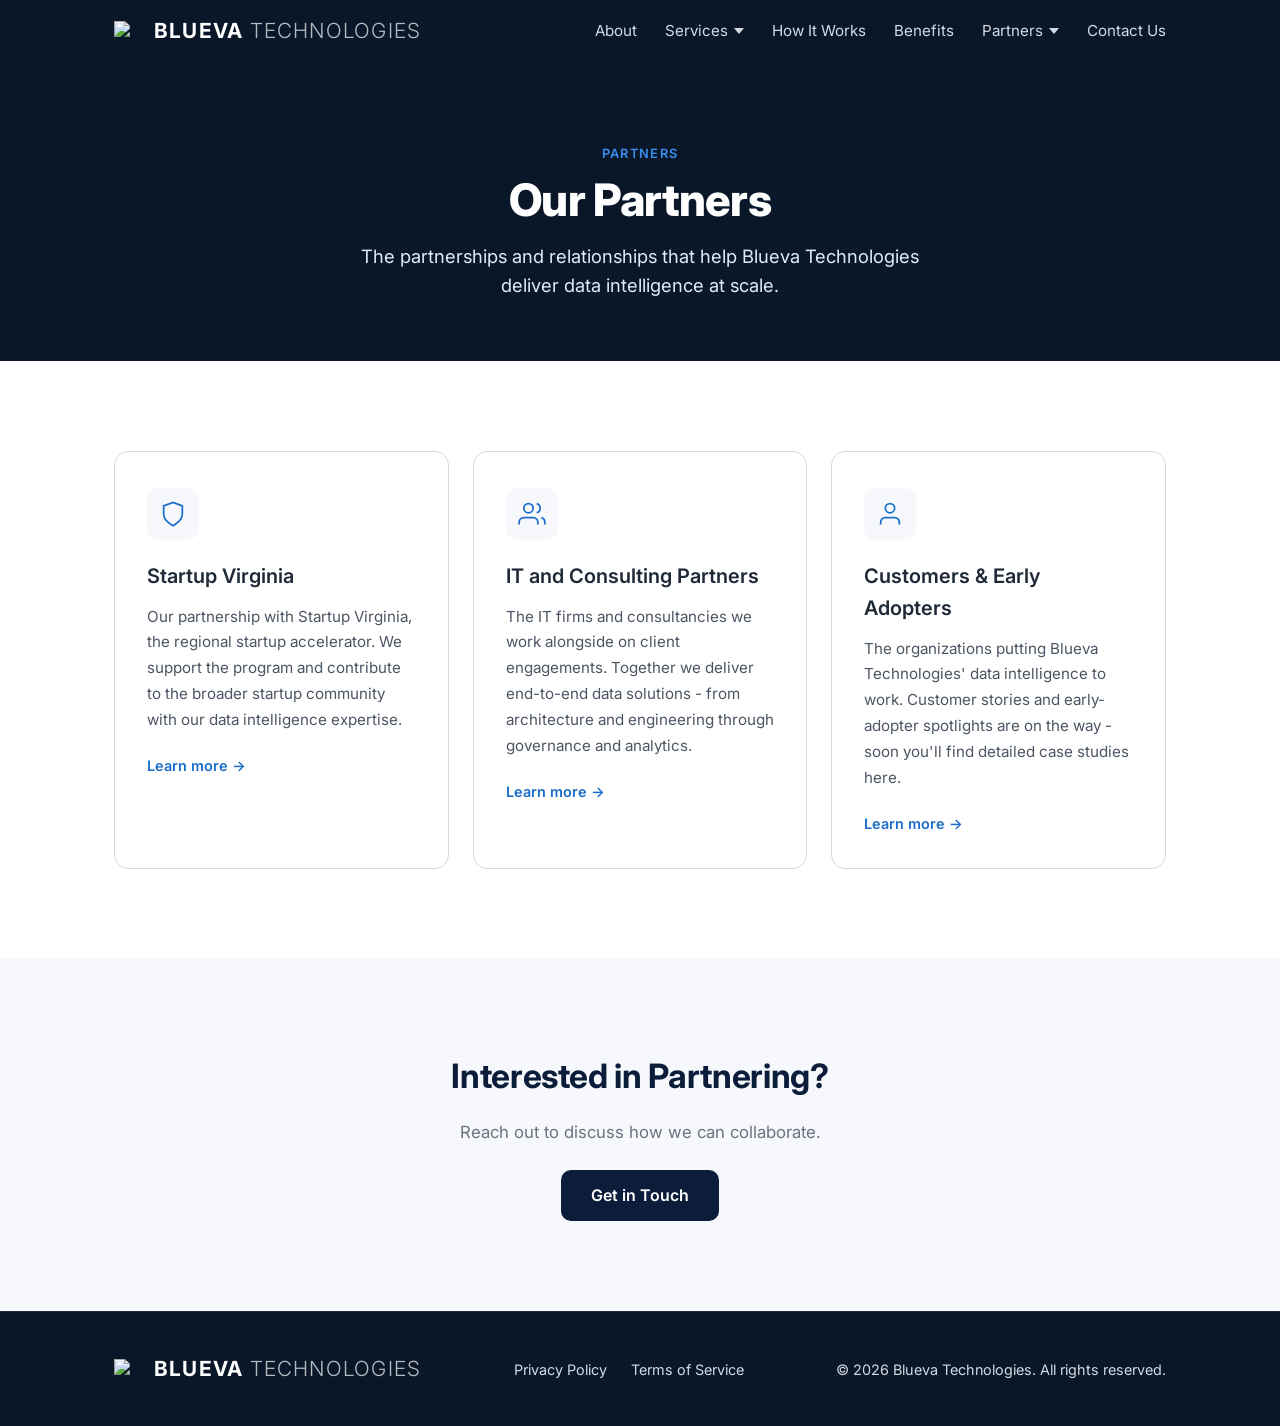
==== partners.html @ ba25b9e9 "Add files via upload Split services into dedicated pages, add Partners section, SEO/homepage polish" ====
<!DOCTYPE html>
<html lang="en">
<head>
  <meta charset="UTF-8">
  <meta name="viewport" content="width=device-width, initial-scale=1.0">
  <title>Partners - Blueva Technologies</title>
  <meta name="description" content="Blueva Technologies' partners: Startup Virginia, IT and consulting partners, and the customers and early adopters putting our data intelligence to work.">
  <link rel="canonical" href="https://bluevatech.com/partners.html">

  <meta property="og:type" content="website">
  <meta property="og:url" content="https://bluevatech.com/partners.html">
  <meta property="og:title" content="Partners - Blueva Technologies">
  <meta property="og:description" content="Blueva Technologies' partners across Startup Virginia, IT and consulting, and our customers and early adopters.">
  <meta property="og:image" content="https://bluevatech.com/og-image.png">
  <meta property="og:site_name" content="Blueva Technologies">

  <meta name="twitter:card" content="summary_large_image">
  <meta name="twitter:url" content="https://bluevatech.com/partners.html">
  <meta name="twitter:title" content="Partners - Blueva Technologies">
  <meta name="twitter:description" content="Blueva Technologies' partners across Startup Virginia, IT and consulting, and our customers and early adopters.">
  <meta name="twitter:image" content="https://bluevatech.com/og-image.png">

  <link rel="preconnect" href="https://fonts.googleapis.com">
  <link rel="preconnect" href="https://fonts.gstatic.com" crossorigin>
  <link href="https://fonts.googleapis.com/css2?family=Inter:wght@400;500;600;700;800&display=swap" rel="stylesheet">
  <link rel="stylesheet" href="styles.css">
  <link rel="stylesheet" href="services.css">
</head>
<body>

  <nav class="navbar">
    <div class="container nav-container">
      <a href="index.html" class="logo"><img src="logo/IMG_6508.PNG" alt="Blueva Technologies" class="logo-img" height="20" width="28"><span class="logo-text">Blueva<span class="logo-thin">Technologies</span></span></a>
      <ul class="nav-links">
        <li><a href="index.html">About</a></li>
        <li class="nav-dropdown">
          <a href="services.html">
            Services
            <svg class="nav-dropdown-arrow" width="10" height="6" viewBox="0 0 10 6"><path d="M0 0l5 6 5-6z"/></svg>
          </a>
          <ul class="nav-dropdown-menu">
            <li><a href="services/data-architecture.html">Data Architecture</a></li>
            <li><a href="services/data-warehousing.html">Data Warehousing</a></li>
            <li><a href="services/data-lakehouse.html">Data Lakehouse</a></li>
            <li><a href="services/migration.html">Migration</a></li>
            <li><a href="services/data-engineering.html">Data Engineering</a></li>
            <li><a href="services/data-governance.html">Data Governance</a></li>
            <li><a href="services/data-lineage.html">Data Lineage</a></li>
            <li><a href="services/integrations.html">Integrations</a></li>
          </ul>
        </li>
        <li><a href="index.html#how-it-works">How It Works</a></li>
        <li><a href="index.html#benefits">Benefits</a></li>
        <li class="nav-dropdown">
          <a href="partners.html">
            Partners
            <svg class="nav-dropdown-arrow" width="10" height="6" viewBox="0 0 10 6"><path d="M0 0l5 6 5-6z"/></svg>
          </a>
          <ul class="nav-dropdown-menu">
            <li><a href="partners/sva.html">Startup Virginia</a></li>
            <li><a href="partners/it-consulting.html">IT and Consulting Partners</a></li>
            <li><a href="partners/customers.html">Customers &amp; Early Adopters</a></li>
          </ul>
        </li>
        <li><a href="index.html#contact">Contact Us</a></li>
      </ul>
      <button class="mobile-toggle" aria-label="Toggle menu">&#9776;</button>
    </div>
  </nav>

  <header class="services-hero">
    <div class="container">
      <div class="section-label">Partners</div>
      <h1>Our Partners</h1>
      <p class="services-hero-sub">The partnerships and relationships that help Blueva Technologies deliver data intelligence at scale.</p>
    </div>
  </header>

  <section class="section services fade-section">
    <div class="container">
      <div class="cards cards-clickable">

        <div class="card">
          <div class="card-icon-wrap">
            <svg width="28" height="28" viewBox="0 0 24 24" fill="none" stroke="currentColor" stroke-width="1.5"><path d="M12 22s8-4 8-10V5l-8-3-8 3v7c0 6 8 10 8 10z"/></svg>
          </div>
          <h3>Startup Virginia</h3>
          <p>Our partnership with Startup Virginia, the regional startup accelerator. We support the program and contribute to the broader startup community with our data intelligence expertise.</p>
          <a href="partners/sva.html" class="card-link">Learn more &rarr;</a>
        </div>

        <div class="card">
          <div class="card-icon-wrap">
            <svg width="28" height="28" viewBox="0 0 24 24" fill="none" stroke="currentColor" stroke-width="1.5"><path d="M17 21v-2a4 4 0 0 0-4-4H5a4 4 0 0 0-4 4v2"/><circle cx="9" cy="7" r="4"/><path d="M23 21v-2a4 4 0 0 0-3-3.87"/><path d="M16 3.13a4 4 0 0 1 0 7.75"/></svg>
          </div>
          <h3>IT and Consulting Partners</h3>
          <p>The IT firms and consultancies we work alongside on client engagements. Together we deliver end-to-end data solutions - from architecture and engineering through governance and analytics.</p>
          <a href="partners/it-consulting.html" class="card-link">Learn more &rarr;</a>
        </div>

        <div class="card">
          <div class="card-icon-wrap">
            <svg width="28" height="28" viewBox="0 0 24 24" fill="none" stroke="currentColor" stroke-width="1.5"><path d="M20 21v-2a4 4 0 0 0-4-4H8a4 4 0 0 0-4 4v2"/><circle cx="12" cy="7" r="4"/></svg>
          </div>
          <h3>Customers &amp; Early Adopters</h3>
          <p>The organizations putting Blueva Technologies' data intelligence to work. Customer stories and early-adopter spotlights are on the way - soon you'll find detailed case studies here.</p>
          <a href="partners/customers.html" class="card-link">Learn more &rarr;</a>
        </div>

      </div>
    </div>
  </section>

  <section class="section services-cta fade-section">
    <div class="container" style="text-align:center;">
      <h2>Interested in Partnering?</h2>
      <p class="section-subtitle">Reach out to discuss how we can collaborate.</p>
      <a href="index.html#contact" class="btn btn-primary" style="margin-top:24px;">Get in Touch</a>
    </div>
  </section>

  <footer class="footer">
    <div class="container footer-content">
      <span class="logo"><img src="logo/IMG_6508.PNG" alt="Blueva Technologies" class="logo-img" height="20" width="28"><span class="logo-text">Blueva<span class="logo-thin">Technologies</span></span></span>
      <div class="footer-links">
        <a href="#">Privacy Policy</a>
        <a href="#">Terms of Service</a>
      </div>
      <p>&copy; 2026 Blueva Technologies. All rights reserved.</p>
    </div>
  </footer>

  <script>
    document.querySelector('.mobile-toggle').addEventListener('click', function () {
      document.querySelector('.nav-links').classList.toggle('open');
    });

    (function () {
      var sections = document.querySelectorAll('.fade-section');
      if (!('IntersectionObserver' in window)) {
        sections.forEach(function (s) { s.classList.add('is-visible'); });
        return;
      }
      var observer = new IntersectionObserver(function (entries) {
        entries.forEach(function (entry) {
          if (entry.isIntersecting) {
            entry.target.classList.add('is-visible');
            observer.unobserve(entry.target);
          }
        });
      }, { threshold: 0.01, rootMargin: '0px 0px 50px 0px' });
      sections.forEach(function (s) { observer.observe(s); });
      setTimeout(function () {
        sections.forEach(function (s) { s.classList.add('is-visible'); });
      }, 2000);
    })();
  </script>

</body>
</html>
---- styles.css ----
/* ---- Reset & Base ---- */
*, *::before, *::after { margin: 0; padding: 0; box-sizing: border-box; }

:root {
  --blue-900: #091729;
  --blue-800: #0b1d3a;
  --blue-700: #0f2d5e;
  --blue-500: #1a6dca;
  --blue-400: #3b8eed;
  --blue-100: #dfedfb;
  --gold: #0b1d3a;
  --gold-hover: #091729;
  --gold-light: rgba(26, 95, 180, 0.1);
  --white: #ffffff;
  --gray-50: #f6f8fb;
  --gray-100: #eef2f7;
  --gray-200: #d4dae3;
  --gray-500: #6b7280;
  --gray-600: #4b5563;
  --gray-700: #374151;
  --gray-800: #1f2937;
  --radius: 10px;
  --shadow-sm: 0 2px 8px rgba(0,0,0,0.04);
  --shadow-md: 0 8px 24px rgba(11,29,58,0.1);
  --shadow-lg: 0 16px 40px rgba(11,29,58,0.15);
}

html { scroll-behavior: auto; }
html:focus-within { scroll-behavior: smooth; }
section[id] { scroll-margin-top: 110px; }

body {
  font-family: 'Inter', -apple-system, BlinkMacSystemFont, "Segoe UI", Roboto, Helvetica, Arial, sans-serif;
  color: var(--gray-800);
  line-height: 1.6;
  background: var(--white);
  animation: page-fade-in 0.5s ease-out;
}

@keyframes page-fade-in {
  from { opacity: 0; }
  to { opacity: 1; }
}

.container { max-width: 1100px; margin: 0 auto; padding: 0 24px; }

/* ---- Typography ---- */
h1 {
  font-size: 3.2rem;
  line-height: 1.1;
  font-weight: 800;
  letter-spacing: -0.02em;
}
h2 {
  font-size: 2.1rem;
  font-weight: 700;
  margin-bottom: 16px;
  text-align: center;
  letter-spacing: -0.01em;
  color: var(--blue-800);
}
h3 {
  font-size: 1.2rem;
  font-weight: 600;
  margin-bottom: 8px;
  color: var(--gray-800);
}
p { color: var(--gray-600); }

/* ---- Buttons ---- */
.btn {
  display: inline-block;
  padding: 13px 30px;
  border-radius: var(--radius);
  font-weight: 600;
  font-size: 1rem;
  text-decoration: none;
  transition: background 0.2s, color 0.2s, box-shadow 0.25s, transform 0.2s;
  cursor: pointer;
  border: none;
}
.btn:hover {
  transform: translateY(-2px);
  box-shadow: 0 6px 20px rgba(0,0,0,0.15);
}
.btn-primary {
  background: var(--gold);
  color: var(--white);
}
.btn-primary:hover {
  background: var(--gold-hover);
  color: var(--white);
}
.btn-hero-primary {
  background: var(--white);
  color: var(--blue-900);
}
.btn-hero-primary:hover {
  background: rgba(255,255,255,0.85);
  color: var(--blue-900);
}
.btn-hero-primary:active {
  background: rgba(255,255,255,0.65);
  color: var(--blue-900);
}
.btn-outline {
  border: 2px solid var(--white);
  color: var(--white);
  background: transparent;
}
.btn-outline:hover { background: rgba(255,255,255,0.12); }
.btn-nav {
  padding: 8px 20px;
  font-size: 0.9rem;
  background: var(--gold);
  color: var(--white);
  border: none;
}
.btn-nav:hover { background: var(--gold-hover); }

/* ---- Navbar ---- */
.navbar {
  position: fixed; top: 0; left: 0; width: 100%;
  background: var(--blue-900);
  z-index: 100;
  padding: 14px 0;
}
.nav-container { display: flex; align-items: center; justify-content: space-between; }
.logo {
  font-size: 1.3rem;
  font-weight: 700;
  color: var(--white);
  text-decoration: none;
  display: flex;
  align-items: center;
  gap: 12px;
  letter-spacing: 0.06em;
  text-transform: uppercase;
}
.logo-img { height: 20px; max-height: 20px; width: auto; max-width: 30px; object-fit: contain; }
.logo-text {
  display: flex;
  align-items: baseline;
  gap: 6px;
}
.logo-thin {
  font-weight: 300;
  opacity: 0.7;
}
.nav-links { list-style: none; display: flex; gap: 28px; align-items: center; }
.nav-links a { color: var(--gray-200); text-decoration: none; font-size: 0.95rem; transition: color 0.2s; }
.nav-links a:hover { color: var(--white); }
.mobile-toggle { display: none; background: none; border: none; color: var(--white); font-size: 1.6rem; cursor: pointer; }

.nav-dropdown { position: relative; }
.nav-dropdown > a {
  display: inline-flex;
  align-items: center;
  gap: 6px;
}
.nav-dropdown-arrow { fill: currentColor; transition: transform 0.2s; }
.nav-dropdown:hover .nav-dropdown-arrow,
.nav-dropdown.open .nav-dropdown-arrow { transform: rotate(180deg); }
.nav-dropdown-menu {
  display: none;
  position: absolute;
  top: 100%;
  margin-top: 10px;
  left: 50%;
  transform: translateX(-50%);
  background: var(--blue-900);
  border: 1px solid var(--blue-700);
  border-radius: 10px;
  list-style: none;
  padding: 8px 0;
  min-width: 240px;
  box-shadow: 0 12px 32px rgba(0,0,0,0.25);
  z-index: 110;
}
.nav-dropdown-menu::before {
  content: '';
  position: absolute;
  top: -10px;
  left: 0;
  right: 0;
  height: 10px;
}
.nav-dropdown:hover .nav-dropdown-menu,
.nav-dropdown.open .nav-dropdown-menu { display: block; }
.nav-dropdown-menu li { padding: 0; }
.nav-dropdown-menu a {
  display: block;
  padding: 10px 18px;
  font-size: 0.92rem;
  white-space: nowrap;
}
.nav-dropdown-menu a:hover { background: var(--blue-800); color: var(--white); }

/* ---- Hero ---- */
.hero {
  position: relative;
  overflow: hidden;
  color: var(--white);
  min-height: 100vh;
  display: flex;
  align-items: center;
  justify-content: center;
  text-align: center;
  background: var(--blue-900);
  padding: 0;
}
.hero-video {
  position: absolute;
  top: 50%; left: 50%;
  min-width: 100%; min-height: 100%;
  transform: translate(-50%, -50%);
  object-fit: cover;
  z-index: 0;
  opacity: 0.45;
}
.hero-overlay {
  position: absolute;
  inset: 0;
  background: linear-gradient(180deg, rgba(9,23,41,0.8) 0%, rgba(11,29,58,0.7) 60%, rgba(15,45,94,0.6) 100%);
  z-index: 1;
}
.hero-content { position: relative; z-index: 3; }
.hero-sub {
  max-width: 680px;
  margin: 20px auto 12px;
  font-size: 1.2rem;
  color: var(--blue-100);
}
.hero-trust-line {
  color: rgba(255,255,255,0.55);
  font-size: 0.95rem;
  letter-spacing: 0.03em;
  text-transform: uppercase;
  margin-bottom: 36px;
}
.hero-actions { display: flex; gap: 16px; justify-content: center; flex-wrap: wrap; }

/* ---- Trust Strip ---- */
.trust-strip {
  position: absolute;
  bottom: 0;
  left: 0;
  right: 0;
  z-index: 3;
  background: rgba(255,255,255,0.95);
  border-top: 1px solid var(--gray-200);
  padding: 16px 0;
}
.trust-strip-inner {
  display: flex;
  align-items: center;
  justify-content: center;
  gap: 32px;
  flex-wrap: wrap;
}
.trust-strip-label {
  font-size: 0.85rem;
  font-weight: 600;
  color: var(--gray-500);
  text-transform: uppercase;
  letter-spacing: 0.06em;
}
.trust-badges {
  display: flex;
  gap: 24px;
  flex-wrap: wrap;
  align-items: center;
}
.trust-badge {
  display: inline-flex;
  align-items: center;
  gap: 8px;
  font-size: 0.85rem;
  font-weight: 500;
  color: var(--gray-600);
}
.trust-badge svg { color: var(--blue-500); flex-shrink: 0; }

/* ---- Sections ---- */
.section { padding: 90px 0; }
.section:nth-child(even) { background: var(--gray-50); }

.about-inner {
  max-width: 720px;
  margin: 0 auto;
  text-align: center;
}
.about-label {
  display: inline-block;
  font-size: 0.8rem;
  font-weight: 600;
  text-transform: uppercase;
  letter-spacing: 0.1em;
  color: var(--blue-500);
  margin-bottom: 12px;
}
.about h2 {
  font-size: 2.4rem;
  margin-bottom: 0;
}
.about-divider {
  width: 48px;
  height: 3px;
  background: var(--blue-500);
  border-radius: 2px;
  margin: 24px auto;
}
.about p {
  font-size: 1.1rem;
  line-height: 1.75;
  color: var(--gray-600);
  margin-bottom: 12px;
}
.about p:last-of-type {
  margin-bottom: 0;
}
.about-stats {
  display: flex;
  justify-content: center;
  gap: 48px;
  margin-top: 40px;
  padding-top: 32px;
  border-top: 1px solid var(--gray-200);
}
.about-stat {
  display: flex;
  flex-direction: column;
  align-items: center;
  gap: 4px;
}
.about-stat-number {
  font-size: 1.6rem;
  font-weight: 800;
  color: var(--blue-800);
  letter-spacing: -0.02em;
}
.about-stat-label {
  font-size: 0.85rem;
  color: var(--gray-500);
  font-weight: 500;
}
@media (max-width: 768px) {
  .about-stats {
    gap: 24px;
    flex-wrap: wrap;
  }
  .about h2 {
    font-size: 1.8rem;
  }
}

/* ---- Scroll Fade Animation ---- */
.fade-section {
  opacity: 0;
  transform: translateY(32px);
  transition: opacity 0.7s ease-out, transform 0.7s ease-out;
}
.fade-section.is-visible {
  opacity: 1;
  transform: translateY(0);
}

/* ---- Section Headers ---- */
.section-header {
  text-align: center;
  margin-bottom: 48px;
}
.section-label {
  display: inline-block;
  font-size: 0.8rem;
  font-weight: 600;
  text-transform: uppercase;
  letter-spacing: 0.1em;
  color: var(--blue-500);
  margin-bottom: 12px;
}
.section-subtitle {
  max-width: 480px;
  margin: 8px auto 0;
  font-size: 1.05rem;
  color: var(--gray-500);
}

/* ---- Cards (Services) ---- */
.cards {
  display: grid;
  grid-template-columns: repeat(auto-fit, minmax(280px, 1fr));
  gap: 24px;
}
.card {
  background: var(--white);
  border: 1px solid var(--gray-200);
  border-radius: 14px;
  padding: 36px 32px 32px;
  text-align: left;
  transition: box-shadow 0.3s, transform 0.3s, border-color 0.3s;
  position: relative;
}
.card:hover {
  box-shadow: var(--shadow-lg);
  transform: translateY(-4px);
  border-color: var(--blue-400);
}
.card-featured {
  background: var(--blue-900);
  border-color: var(--blue-700);
}
.card-featured h3 { color: var(--white); }
.card-featured p { color: rgba(255,255,255,0.65); }
.card-featured .card-number { color: rgba(255,255,255,0.15); }
.card-featured .card-icon-wrap {
  background: rgba(255,255,255,0.1);
}
.card-featured .card-icon-wrap svg { stroke: var(--blue-400); }
.card-featured .card-link { color: var(--blue-400); }
.card-featured:hover { border-color: var(--blue-400); }
.card-icon-wrap {
  display: inline-flex;
  align-items: center;
  justify-content: center;
  width: 52px;
  height: 52px;
  border-radius: 12px;
  background: var(--gray-50);
  margin-bottom: 20px;
}
.card-icon-wrap svg { stroke: var(--blue-500); }
.card-number {
  font-size: 2.4rem;
  font-weight: 800;
  color: var(--gray-200);
  line-height: 1;
  margin-bottom: 12px;
  letter-spacing: -0.03em;
}
.card h3 {
  margin-bottom: 12px;
  font-size: 1.25rem;
}
.card p {
  font-size: 0.95rem;
  line-height: 1.7;
  margin-bottom: 20px;
}
.card-link {
  font-size: 0.9rem;
  font-weight: 600;
  color: var(--blue-500);
  text-decoration: none;
  transition: color 0.2s;
}
.card-link:hover { color: var(--blue-400); }
.cards-clickable .card-link::after,
.cards-clickable .partner-logo-link::after {
  content: '';
  position: absolute;
  inset: 0;
}

.partner-card { text-align: left; }
.partner-logo-link {
  display: inline-block;
  text-decoration: none;
  margin-bottom: 20px;
}
.partner-logo-frame {
  display: inline-flex;
  align-items: center;
  justify-content: center;
  padding: 10px 14px;
  background: var(--blue-900);
  border: 1px solid var(--blue-700);
  border-radius: 10px;
  box-shadow: 0 2px 8px rgba(0,0,0,0.08);
}
.partner-logo-img {
  display: block;
  max-width: 72px;
  height: auto;
}

.partner-card-horizontal {
  display: flex;
  align-items: flex-start;
  gap: 24px;
}
.partner-card-horizontal .partner-logo-link {
  flex-shrink: 0;
  margin-bottom: 0;
}
.partner-card-horizontal .partner-content {
  flex: 1;
  min-width: 0;
}

@media (max-width: 520px) {
  .partner-card-horizontal { flex-direction: column; }
}
.partner-logo-text {
  font-size: 2.2rem;
  font-weight: 800;
  letter-spacing: 0.08em;
  color: var(--blue-900);
}
.partner-tagline {
  font-size: 0.78rem;
  color: var(--gray-600);
  letter-spacing: 0.12em;
  text-transform: uppercase;
  margin-bottom: 14px;
  font-weight: 600;
  margin-top: -6px;
}
.partner-card h3 {
  margin-bottom: 6px;
}

.supported-by-eyebrow {
  font-size: 0.85rem;
  color: var(--gray-600);
  letter-spacing: 0.18em;
  text-transform: uppercase;
  font-weight: 600;
  margin-bottom: 28px;
}
.supported-by-logo-link {
  display: inline-block;
  text-decoration: none;
}
.supported-by-logo {
  display: block;
  max-width: 280px;
  height: auto;
  margin: 0 auto;
}
.supported-by-cta {
  display: inline-flex;
  align-items: center;
  gap: 6px;
  margin-top: 20px;
  padding: 10px 20px;
  background: var(--blue-500);
  color: var(--white);
  border-radius: 999px;
  font-size: 0.92rem;
  font-weight: 600;
  letter-spacing: 0.02em;
  transition: background 0.2s, transform 0.2s;
}
.supported-by-logo-link:hover .supported-by-cta {
  background: var(--blue-700);
  transform: translateY(-1px);
}

/* ---- Process Steps (How It Works) ---- */
.process-steps {
  display: flex;
  flex-direction: column;
  gap: 0;
  max-width: 560px;
  margin: 0 auto;
}
.process-step {
  display: flex;
  align-items: flex-start;
  gap: 24px;
  position: relative;
}
.process-icon {
  display: flex;
  align-items: center;
  justify-content: center;
  width: 48px;
  height: 48px;
  min-width: 48px;
  border-radius: 50%;
  background: var(--blue-900);
  position: relative;
  z-index: 1;
}
.process-icon svg {
  stroke: var(--white);
}
.process-connector {
  position: absolute;
  left: 23px;
  top: 48px;
  width: 2px;
  height: calc(100% - 48px);
  background: var(--gray-200);
  z-index: 0;
}
.process-text {
  padding: 8px 0 40px;
}
.process-step:last-child .process-text {
  padding-bottom: 0;
}
.process-text h3 {
  font-size: 1.15rem;
  margin-bottom: 6px;
}
.process-text p {
  font-size: 0.95rem;
  line-height: 1.7;
  color: var(--gray-600);
}
@media (max-width: 768px) {
  .process-step { gap: 16px; }
  .process-connector { left: 23px; }
}

/* ---- Benefits ---- */
.benefits {
  background: linear-gradient(180deg, var(--gray-50) 0%, var(--white) 100%) !important;
  position: relative;
}
.benefits::before {
  content: '';
  position: absolute;
  inset: 0;
  background: radial-gradient(ellipse at 50% 0%, rgba(26,109,202,0.04), transparent 70%);
  pointer-events: none;
}
.benefits-grid {
  display: grid;
  grid-template-columns: repeat(auto-fit, minmax(240px, 1fr));
  gap: 28px;
  margin-top: 40px;
  position: relative;
}
.benefit {
  background: var(--white);
  border: 1px solid var(--gray-200);
  padding: 32px 28px;
  border-radius: 12px;
  box-shadow: var(--shadow-sm);
  text-align: center;
  transition: box-shadow 0.3s, transform 0.3s;
}
.benefit:hover {
  box-shadow: var(--shadow-md);
  transform: translateY(-4px);
}
.benefit-icon {
  display: inline-flex;
  align-items: center;
  justify-content: center;
  width: 56px;
  height: 56px;
  border-radius: 14px;
  background: var(--gold-light);
  margin-bottom: 16px;
}
.benefit-icon svg {
  color: var(--gold);
  stroke: var(--gold);
}
.benefit h3 {
  margin-bottom: 8px;
}
.benefit p {
  font-size: 0.95rem;
}

/* ---- Contact ---- */
.contact-layout {
  display: grid;
  grid-template-columns: 1fr 1fr;
  gap: 64px;
  align-items: start;
}
.contact-info h2 {
  text-align: left;
  font-size: 2.2rem;
  margin-bottom: 16px;
}
.contact-info > p {
  font-size: 1.05rem;
  line-height: 1.7;
  margin-bottom: 32px;
}
.contact-details {
  display: flex;
  flex-direction: column;
  gap: 16px;
}
.contact-detail {
  display: flex;
  align-items: center;
  gap: 12px;
  color: var(--gray-600);
  font-size: 0.95rem;
}
.contact-detail svg {
  stroke: var(--blue-500);
  flex-shrink: 0;
}
.contact-form {
  display: flex;
  flex-direction: column;
  gap: 14px;
  background: var(--white);
  border: 1px solid var(--gray-200);
  border-radius: 14px;
  padding: 32px;
  box-shadow: var(--shadow-md);
}
.contact-form input,
.contact-form textarea {
  width: 100%;
  padding: 13px 16px;
  border: 1px solid var(--gray-200);
  border-radius: var(--radius);
  font-size: 1rem;
  font-family: inherit;
  transition: border 0.2s, box-shadow 0.2s;
  background: var(--gray-50);
}
.contact-form input:focus,
.contact-form textarea:focus {
  outline: none;
  border-color: var(--blue-500);
  box-shadow: 0 0 0 3px rgba(26,109,202,0.15);
  background: var(--white);
}
.btn-submit {
  background: var(--gold) !important;
  color: var(--white) !important;
  width: 100%;
  text-align: center;
}
.btn-submit:hover {
  background: var(--gold-hover) !important;
}
@media (max-width: 768px) {
  .contact-layout {
    grid-template-columns: 1fr;
    gap: 32px;
  }
  .contact-info h2 { text-align: center; }
  .contact-info > p { text-align: center; }
  .contact-details { align-items: center; }
}

/* ---- Footer ---- */
.footer {
  background: var(--blue-900);
  color: var(--gray-200);
  padding: 40px 0;
  border-top: 1px solid rgba(255,255,255,0.08);
}
.footer-content {
  display: flex;
  align-items: center;
  justify-content: space-between;
  flex-wrap: wrap;
  gap: 16px;
}
.footer p { color: var(--gray-200); font-size: 0.9rem; }
.footer-links {
  display: flex;
  gap: 24px;
}
.footer-links a {
  color: var(--gray-200);
  text-decoration: none;
  font-size: 0.9rem;
  transition: color 0.2s;
}
.footer-links a:hover { color: var(--white); }

/* ---- Responsive ---- */
@media (max-width: 768px) {
  h1 { font-size: 2.2rem; }
  .nav-links {
    display: none;
    flex-direction: column;
    position: absolute;
    top: 56px; left: 0; width: 100%;
    background: var(--blue-900);
    padding: 16px 24px;
    gap: 16px;
  }
  .nav-links.open { display: flex; }
  .mobile-toggle { display: block; }
  .nav-dropdown { width: 100%; }
  .nav-dropdown > a { width: 100%; justify-content: space-between; }
  .nav-dropdown-menu {
    position: static;
    display: none;
    transform: none;
    background: transparent;
    border: none;
    box-shadow: none;
    padding: 8px 0 0 16px;
    min-width: 0;
  }
  .nav-dropdown:hover .nav-dropdown-menu { display: none; }
  .nav-dropdown.open .nav-dropdown-menu { display: block; }
  .form-row { flex-direction: column; }
  .hero { min-height: 100vh; }
  .trust-strip-inner {
    flex-direction: column;
    gap: 12px;
  }
  .trust-badges {
    justify-content: center;
    gap: 16px;
  }
  .footer-content {
    flex-direction: column;
    text-align: center;
  }
  .footer-links {
    justify-content: center;
  }
}
---- services.css ----
/* ---- Services Page ---- */

.services-hero {
  background: var(--blue-900);
  color: var(--white);
  padding: 140px 0 60px;
  text-align: center;
}
.services-hero h1 {
  font-size: 2.8rem;
  margin-bottom: 16px;
}
.services-hero .section-label {
  color: var(--blue-400);
}
.services-hero-sub {
  max-width: 600px;
  margin: 0 auto;
  font-size: 1.15rem;
  color: var(--blue-100);
}

.nav-active {
  color: var(--white) !important;
  font-weight: 600;
}

/* ---- Service Blocks ---- */
.services-section {
  padding: 80px 0;
}

.service-block {
  margin-bottom: 56px;
}
.service-block:last-child {
  margin-bottom: 0;
}

.service-header {
  display: flex;
  align-items: center;
  gap: 16px;
  margin-bottom: 24px;
  padding-bottom: 16px;
  border-bottom: 2px solid var(--gray-200);
}

.service-title {
  text-align: left;
  font-size: 1.6rem;
  margin-bottom: 0;
  color: var(--blue-800);
}

.service-icon-wrap {
  display: inline-flex;
  align-items: center;
  justify-content: center;
  width: 48px;
  height: 48px;
  min-width: 48px;
  border-radius: 12px;
  background: var(--blue-900);
}
.service-icon-wrap svg {
  stroke: var(--white);
}

.service-items {
  display: grid;
  grid-template-columns: repeat(auto-fit, minmax(260px, 1fr));
  gap: 20px;
}

.service-item {
  background: var(--white);
  border: 1px solid var(--gray-200);
  border-radius: 12px;
  padding: 28px 24px;
  transition: box-shadow 0.3s, transform 0.3s, border-color 0.3s;
}
.service-item:hover {
  box-shadow: var(--shadow-md);
  transform: translateY(-3px);
  border-color: var(--blue-400);
}
.service-item h3 {
  font-size: 1.1rem;
  margin-bottom: 8px;
  color: var(--gray-800);
}
.service-item p {
  font-size: 0.93rem;
  line-height: 1.7;
  color: var(--gray-600);
  margin: 0;
}

/* ---- Service Block Intro ---- */
.service-block-intro {
  font-size: 1rem;
  line-height: 1.7;
  color: var(--gray-600);
  margin-bottom: 20px;
}
.service-block-intro .card-link {
  font-weight: 600;
}

/* ---- CTA Section ---- */
.services-cta {
  background: var(--gray-50);
}

/* ---- Responsive ---- */
@media (max-width: 768px) {
  .services-hero {
    padding: 120px 0 48px;
  }
  .services-hero h1 {
    font-size: 2rem;
  }
  .service-header {
    flex-direction: column;
    align-items: flex-start;
    gap: 12px;
  }
  .service-title {
    font-size: 1.35rem;
  }
  .service-items {
    grid-template-columns: 1fr;
  }
}
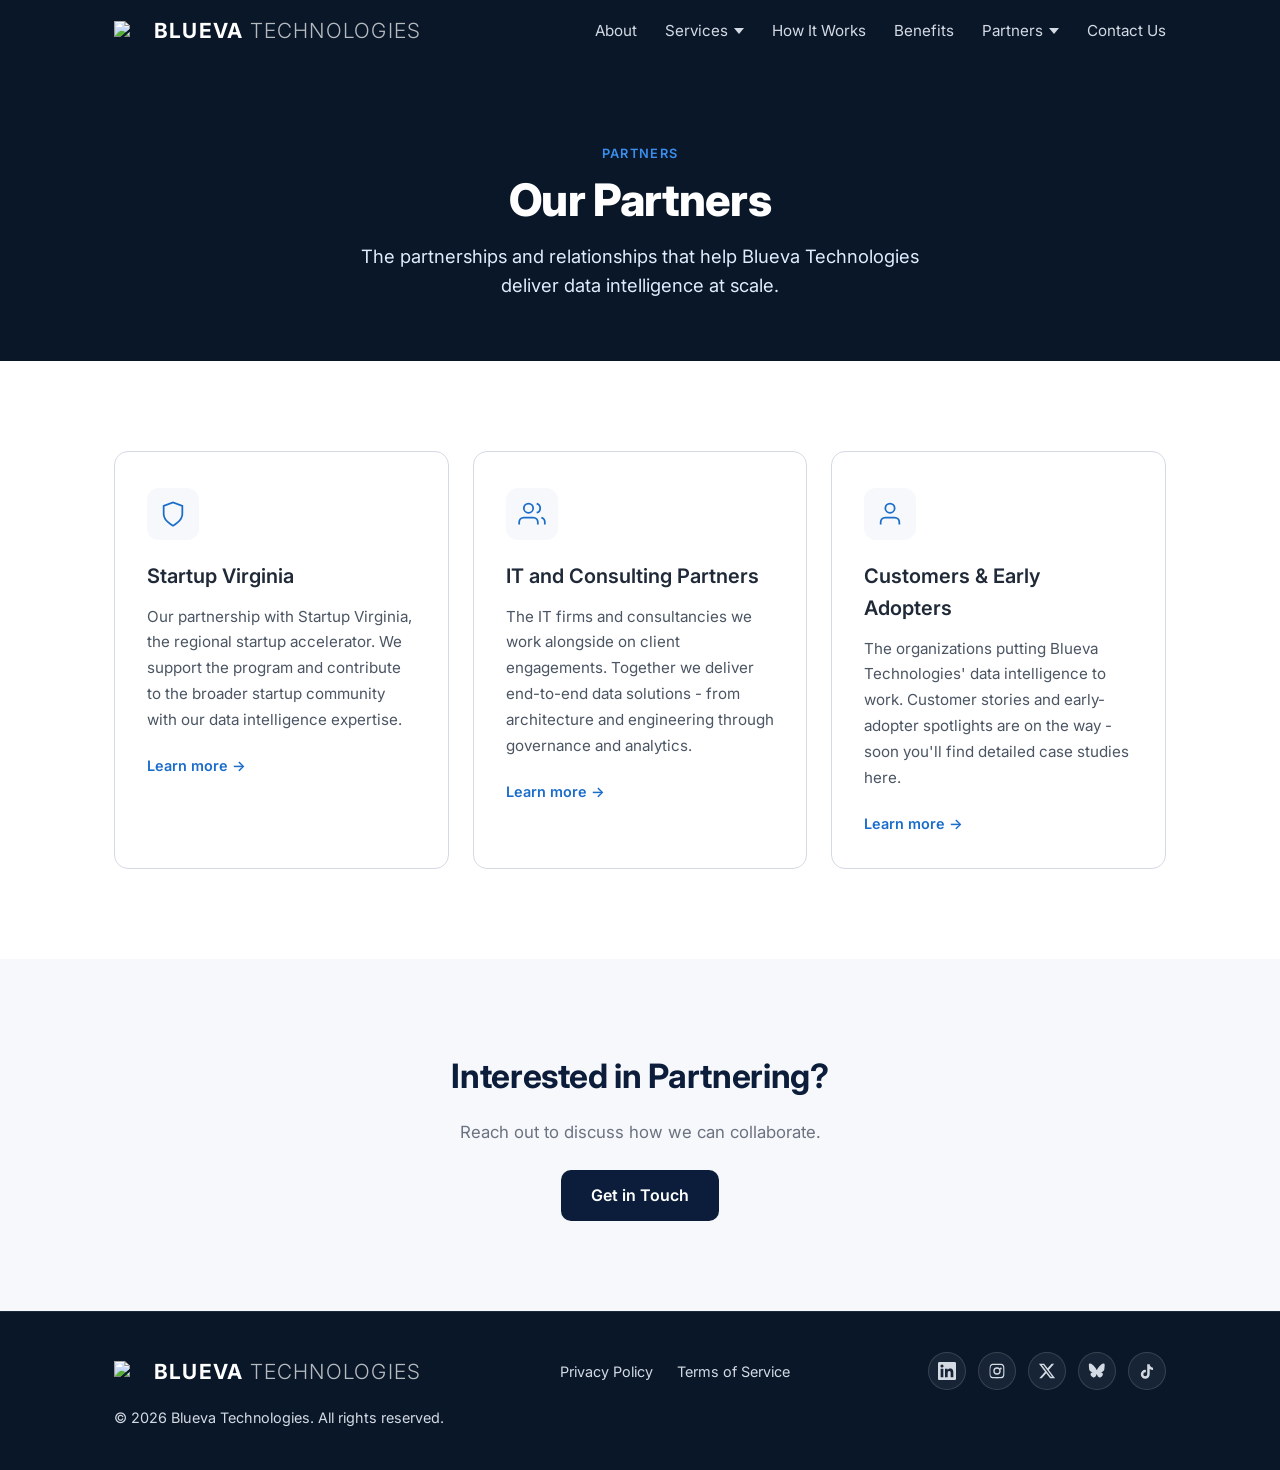
==== commit 7e89f8c9: "Add socials to footer and contact-us section - A row of 5 clickable icons — LinkedIn, Instagram, X, " ====
--- a/partners.html
+++ b/partners.html
@@ -126,6 +126,13 @@
         <a href="#">Privacy Policy</a>
         <a href="#">Terms of Service</a>
       </div>
+      <div class="social-links footer-socials" aria-label="Blueva Technologies on social media">
+        <a href="https://www.linkedin.com/company/blueva-technologies/" target="_blank" rel="noopener" aria-label="LinkedIn"><svg viewBox="0 0 24 24" fill="currentColor" aria-hidden="true"><path d="M20.45 20.45h-3.56v-5.57c0-1.33-.02-3.04-1.85-3.04-1.85 0-2.14 1.45-2.14 2.94v5.67H9.34V9h3.42v1.56h.05c.48-.9 1.64-1.85 3.37-1.85 3.6 0 4.27 2.37 4.27 5.46v6.28zM5.34 7.43a2.07 2.07 0 1 1 0-4.14 2.07 2.07 0 0 1 0 4.14zM7.12 20.45H3.55V9h3.57v11.45zM22.22 0H1.77C.79 0 0 .77 0 1.73v20.54C0 23.23.79 24 1.77 24h20.45c.98 0 1.78-.77 1.78-1.73V1.73C24 .77 23.2 0 22.22 0z"/></svg></a>
+        <a href="https://www.instagram.com/bluevatech/" target="_blank" rel="noopener" aria-label="Instagram"><svg viewBox="0 0 24 24" fill="currentColor" aria-hidden="true"><path d="M12 2.2c3.2 0 3.58.01 4.85.07 1.17.05 1.8.25 2.23.41.56.22.96.48 1.38.9.42.42.68.82.9 1.38.16.43.36 1.06.41 2.23.06 1.27.07 1.65.07 4.85s-.01 3.58-.07 4.85c-.05 1.17-.25 1.8-.41 2.23-.22.56-.48.96-.9 1.38-.42.42-.82.68-1.38.9-.43.16-1.06.36-2.23.41-1.27.06-1.65.07-4.85.07s-3.58-.01-4.85-.07c-1.17-.05-1.8-.25-2.23-.41a3.7 3.7 0 0 1-1.38-.9 3.7 3.7 0 0 1-.9-1.38c-.16-.43-.36-1.06-.41-2.23-.06-1.27-.07-1.65-.07-4.85s.01-3.58.07-4.85c.05-1.17.25-1.8.41-2.23.22-.56.48-.96.9-1.38.42-.42.82-.68 1.38-.9.43-.16 1.06-.36 2.23-.41C8.42 2.21 8.8 2.2 12 2.2zm0 1.8c-3.15 0-3.5.01-4.74.07-.9.04-1.38.19-1.7.32-.43.16-.74.36-1.06.68-.32.32-.52.63-.68 1.06-.13.32-.28.8-.32 1.7C3.21 9.05 3.2 9.4 3.2 12s.01 2.95.07 4.19c.04.9.19 1.38.32 1.7.16.43.36.74.68 1.06.32.32.63.52 1.06.68.32.13.8.28 1.7.32 1.24.06 1.59.07 4.74.07s3.5-.01 4.74-.07c.9-.04 1.38-.19 1.7-.32.43-.16.74-.36 1.06-.68.32-.32.52-.63.68-1.06.13-.32.28-.8.32-1.7.06-1.24.07-1.59.07-4.19s-.01-2.95-.07-4.19c-.04-.9-.19-1.38-.32-1.7a2.85 2.85 0 0 0-.68-1.06 2.85 2.85 0 0 0-1.06-.68c-.32-.13-.8-.28-1.7-.32C15.5 4.01 15.15 4 12 4zm0 3.06A4.94 4.94 0 1 1 12 16.94 4.94 4.94 0 0 1 12 7.06zm0 1.8A3.14 3.14 0 1 0 12 15.14 3.14 3.14 0 0 0 12 8.86zm6.3-.27a1.15 1.15 0 1 1-2.3 0 1.15 1.15 0 0 1 2.3 0z"/></svg></a>
+        <a href="https://x.com/BluevaTech" target="_blank" rel="noopener" aria-label="X (Twitter)"><svg viewBox="0 0 24 24" fill="currentColor" aria-hidden="true"><path d="M18.244 2.25h3.308l-7.227 8.26 8.502 11.24H16.17l-5.214-6.817L4.99 21.75H1.68l7.73-8.835L1.254 2.25H8.08l4.713 6.231zm-1.161 17.52h1.833L7.084 4.126H5.117z"/></svg></a>
+        <a href="https://bsky.app/profile/bluevatech.bsky.social" target="_blank" rel="noopener" aria-label="Bluesky"><svg viewBox="0 0 24 24" fill="currentColor" aria-hidden="true"><path d="M5.77 3.39c2.41 1.81 5 5.48 5.95 7.45.95-1.97 3.54-5.64 5.95-7.45 1.74-1.3 4.56-2.31 4.56.91 0 .64-.37 5.4-.59 6.17-.75 2.69-3.49 3.37-5.93 2.96 4.26.72 5.35 3.12 3 5.53-4.45 4.56-6.4-1.15-6.9-2.61-.09-.27-.13-.4-.13-.28 0-.12-.04.01-.13.28-.5 1.46-2.45 7.17-6.9 2.61-2.34-2.41-1.26-4.81 3-5.53-2.44.41-5.18-.27-5.93-2.96-.22-.77-.59-5.53-.59-6.17 0-3.22 2.82-2.21 4.56-.91z"/></svg></a>
+        <a href="https://www.tiktok.com/@bluevatech" target="_blank" rel="noopener" aria-label="TikTok"><svg viewBox="0 0 24 24" fill="currentColor" aria-hidden="true"><path d="M16.6 5.82a4.28 4.28 0 0 1-1.01-2.82h-3.3v13.4a2.59 2.59 0 0 1-2.59 2.5 2.59 2.59 0 0 1 0-5.18c.27 0 .53.04.77.12V10.5a5.96 5.96 0 0 0-.77-.05A5.94 5.94 0 1 0 15.6 16.3V9.4a7.57 7.57 0 0 0 4.43 1.42V7.5a4.27 4.27 0 0 1-3.43-1.68z"/></svg></a>
+      </div>
       <p>&copy; 2026 Blueva Technologies. All rights reserved.</p>
     </div>
   </footer>
--- a/styles.css
+++ b/styles.css
@@ -775,6 +775,53 @@
 }
 .footer-links a:hover { color: var(--white); }
 
+/* ---- Social links ---- */
+.social-links {
+  display: flex;
+  align-items: center;
+  gap: 12px;
+  flex-wrap: wrap;
+}
+.social-links a {
+  display: inline-flex;
+  align-items: center;
+  justify-content: center;
+  width: 38px;
+  height: 38px;
+  border-radius: 50%;
+  color: var(--gray-200);
+  background: rgba(255,255,255,0.06);
+  border: 1px solid rgba(255,255,255,0.14);
+  transition: color 0.2s, background 0.2s, border-color 0.2s, transform 0.2s;
+}
+.social-links a:hover {
+  color: var(--white);
+  background: var(--blue-500);
+  border-color: var(--blue-500);
+  transform: translateY(-2px);
+}
+.social-links svg { width: 18px; height: 18px; display: block; }
+
+/* Light variant for use on light backgrounds (e.g. contact section) */
+.social-links--light a {
+  color: var(--blue-700);
+  background: var(--gray-100);
+  border-color: var(--gray-200);
+}
+.social-links--light a:hover {
+  color: var(--white);
+  background: var(--blue-500);
+  border-color: var(--blue-500);
+}
+.contact-socials { margin-top: 28px; }
+.contact-socials .social-label {
+  font-size: 0.85rem;
+  font-weight: 600;
+  letter-spacing: 0.02em;
+  color: var(--gray-700);
+  margin-bottom: 12px;
+}
+
 /* ---- Responsive ---- */
 @media (max-width: 768px) {
   h1 { font-size: 2.2rem; }
@@ -820,4 +867,10 @@
   .footer-links {
     justify-content: center;
   }
-}
+  .footer-socials {
+    justify-content: center;
+  }
+  .contact-info .social-links {
+    justify-content: center;
+  }
+}
